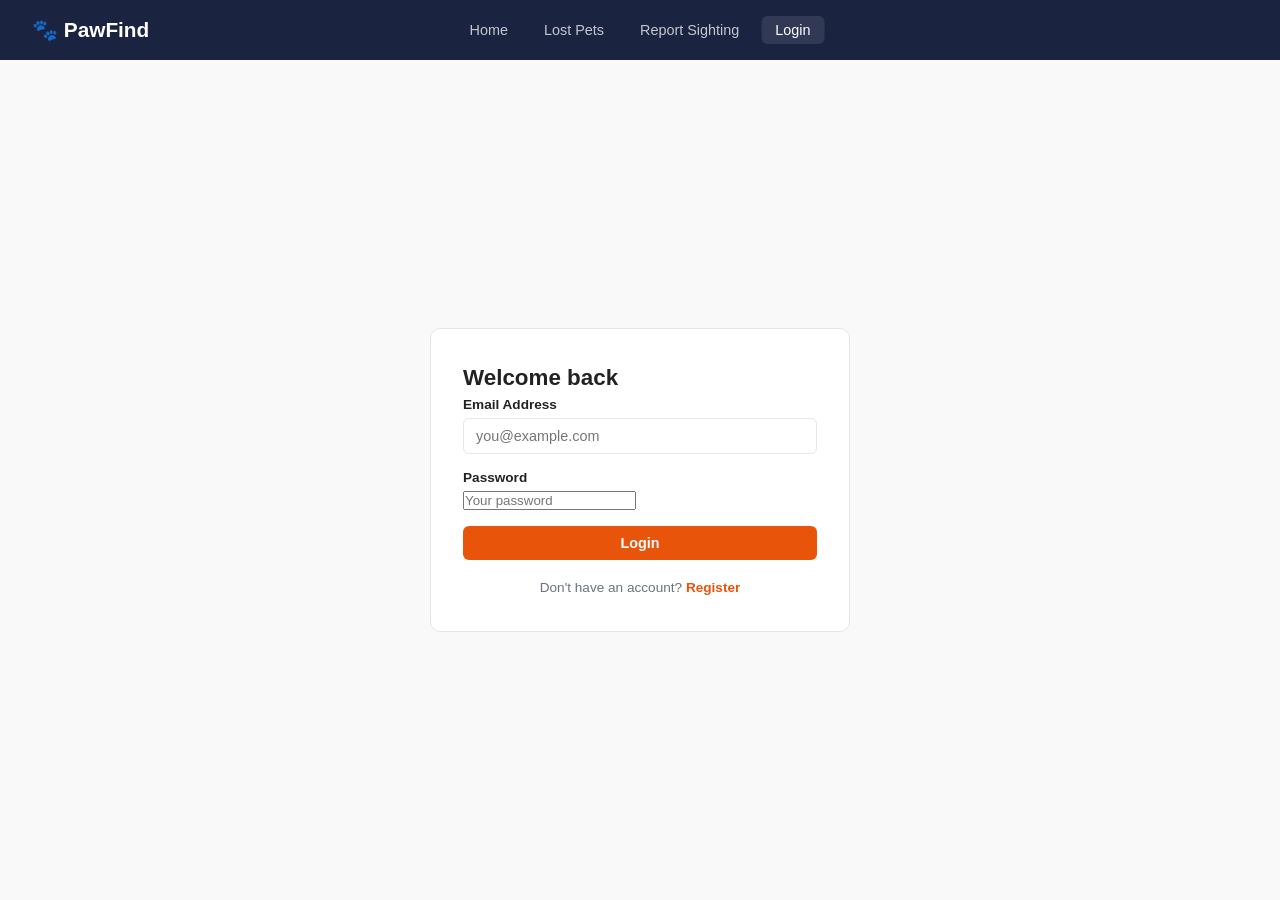
==== login.html @ 26543d62 "Login page UI" ====
<!DOCTYPE html>
<html lang="en">
<head>
    <meta charset="UTF-8" />
    <meta name="viewport" content="width=device-width, initial-scale=1.0"/>
    <title>Login</title>
    <link rel ="stylesheet" href="css/style.css" />
</head>
<body>

    <!-- navbar -->
     <nav>
        <div class="logo">🐾 PawFind</div>
        <ul class="nav-links">
            <li><a href="index.html">Home</a></li>
            <li><a href="lost-pets.html">Lost Pets</a></li>
            <li><a href="sightings.html">Report Sighting</a></li>
            <li><a href="login.html" class="active">Login</a></li>
        </ul>
     </nav>

     <!-- Login form -->
      <section class="auth-page">
        <div class="auth-card">

            <h2>Welcome back</h2>
            
            <div class="form-group">
                <label for="email">Email Address</label>
                <input type="email" id="email" placeholder="you@example.com" />
            </div>

            <div class="form-group">
                <label for="password">Password</label>
                <input type="password" id="password" placeholder="Your password" />
            </div>

            <!-- TODO: connect this to the backend later -->
             <button class="btn-submit" style="width: 100%;" onclick="handleLogin()">Login</button>

             <!-- TODO: Link to register page -->
              <p class="auth-switch">Don't have an account? <a href="register.html">Register</a></p>
        </div>
      </section>
      
      <script src="js/main.js"></script>
</body>
</html>
---- css/style.css ----
* {
    margin: 0;
    padding: 0;
    box-sizing: border-box;
}

body {
    font-family: Arial, sans-serif;
    background: #f9f9f9;
    color: #222;
}

/* navbar */
nav {
    background: #1a2340;
    display: flex;
    align-items: center;
    justify-content: space-between;
    padding: 0 2rem;
    height: 60px;
    position: relative;
}

.logo {
    color: white;
    font-size: 1.3rem;
    font-weight: bold;
}

.nav-links {
    list-style: none;
    display: flex;
    gap: 8px;
    position: absolute;
    left: 50%;
    transform: translateX(-50%);
}

.nav-links a {
    color: rgba(255,255,255,0.75);
    text-decoration: none;
    padding: 6px 14px;
    border-radius: 6px;
    font-size: 0.9rem;
}

.nav-links a:hover,
.nav-links a.active {
    color: white;
    background: rgba(255,255,255,0.1);
}

/* hero section */
.hero {
    background: #1a2340;
    color: white;
    text-align: center;
    padding: 60px 20px;
}

.hero h1 {
    font-size: 2.2rem;
    margin-bottom: 12px;
}

.hero p {
    color: rgba(255,255,255,0.7);
    margin-bottom: 28px;
}

.btn-primary {
    background: #e8540a;
    color: white;
    text-decoration: none;
    padding: 10px 24px;
    border-radius: 6px;
    font-weight: bold;
}

/* recent pets section */
.recent {
    max-width: 1000px;
    margin: 40px auto;
    padding: 0 20px;
}

.recent h2 {
    font-size: 1.4rem;
    margin-bottom: 20px;
}

/* grid for the pet cards - will have data later */
.pet-grid {
    display: grid;
    grid-template-columns: repeat(auto-fill, minmax(240px, 1fr));
    gap: 16px;
}

/* TODO: style the pet cards properly once we have real data */
.pet-card {
    background: white;
    border: 1px solid #e5e7eb;
    border-radius: 10px;
    overflow: hidden;
}

.pet-img {
    font-size: 3.5rem;
    text-align: center;
    padding: 24px 0;
    background: #f3f4f6;
}

.pet-info {
    padding: 14px 16px;
}

.pet-info h3 { margin-bottom: 6px; }

.pet-info p {
    font-size: 0.82rem;
    color: #6b7280;
    margin-bottom: 4px;
}

/* badges for lost/found status */
.badge {
    display: inline-block;
    font-size: 0.72rem;
    font-weight: bold;
    padding: 3px 10px;
    border-radius: 99px;
    margin-top: 8px;
}

.badge.lost     { background: #fee2e2; color: #dc2626; }
.badge.found    { background: #dcfce7; color: #16a34a; }
.badge.sighting { background: #fef3c7; color: #d97706; }

/* Report form page */
.form-page {
    max-width: 680px;
    margin: 40px auto;
    padding: 0 20px;
}

.form-page h2 {
    font-size: 1.5rem;
    margin-bottom: 6px;
}

.form-sub {
    color: #6b7280;
    font-size: 0.9rem;
    margin-bottom: 24px;
}

.form-card {
    background: white;
    border: 1px solid #e5e7eb;
    border-radius: 10px;
    padding: 28px;
}

.form-card h3 {
    font-size: 1rem;
    margin-bottom: 16px;
    padding-bottom: 10px;
    border-bottom: 1px solid #e5e7eb;
}

.form-group {
    margin-bottom: 16px;
}

.form-row {
    display: grid;
    grid-template-columns: 1fr 1fr;
    gap: 16px;
}

label {
    display: block;
    font-size: 0.85rem;
    font-weight: bold;
    margin-bottom: 6px;
}

input[type="text"],
input[type="email"],
input[type="date"],
input[type="file"],
select,
textarea {
    width: 100%;
    font-family: Arial, sans-serif;
    font-size: 0.9rem;
    padding: 9px 12px;
    border: 1px solid #e5e7eb;
    border-radius: 6px;
    color: #222;
    outline: none;
}

input:focus,
select:focus,
textarea:focus {
    border-color: #e8540a;
}

textarea {
    min-height: 100px;
    resize: vertical;
}

.form-actions {
    display: flex;
    justify-content: flex-end;
    gap: 10px;
    margin-top: 24px;
    padding-top: 20px;
    border-top: 1px solid #e5e7eb;
}

.btn-cancel {
    background: #f3f4f6;
    color: #222;
    text-decoration: none;
    padding: 9px 20px;
    border-radius: 6px;
    font-size: 0.9rem;
}

.btn-submit {
    background: #e8540a;
    color: white;
    border: none;
    padding: 9px 20px;
    border-radius: 6px;
    font-size: 0.9rem;
    font-weight: bold;
    cursor: pointer;
}

.btn-submit:hover {
    background: #c94409;
}

/* Login page */
.auth-page {
    display: flex;
    justify-content: center;
    align-items: center;
    min-height: calc(100vh - 60px);
    padding: 40px 20px;
}

.auth-card {
    background: white;
    border: 1px solid #e5e7eb;
    border-radius: 10px;
    padding: 36px 32px;
    width: 100%;
    max-width: 420px;
}

.auth-card h2 {
    font-size: 1.4rem;
    margin-bottom: 6px;
}

.auth-switch {
    text-align: center;
    font-size: 0.85rem;
    color: #6b7280;
    margin-top: 20px;
}

.auth-switch a {
    color: #e8540a;
    text-decoration: none;
    font-weight: bold;
}

.auth-switch a:hover {
    text-decoration: underline;
}
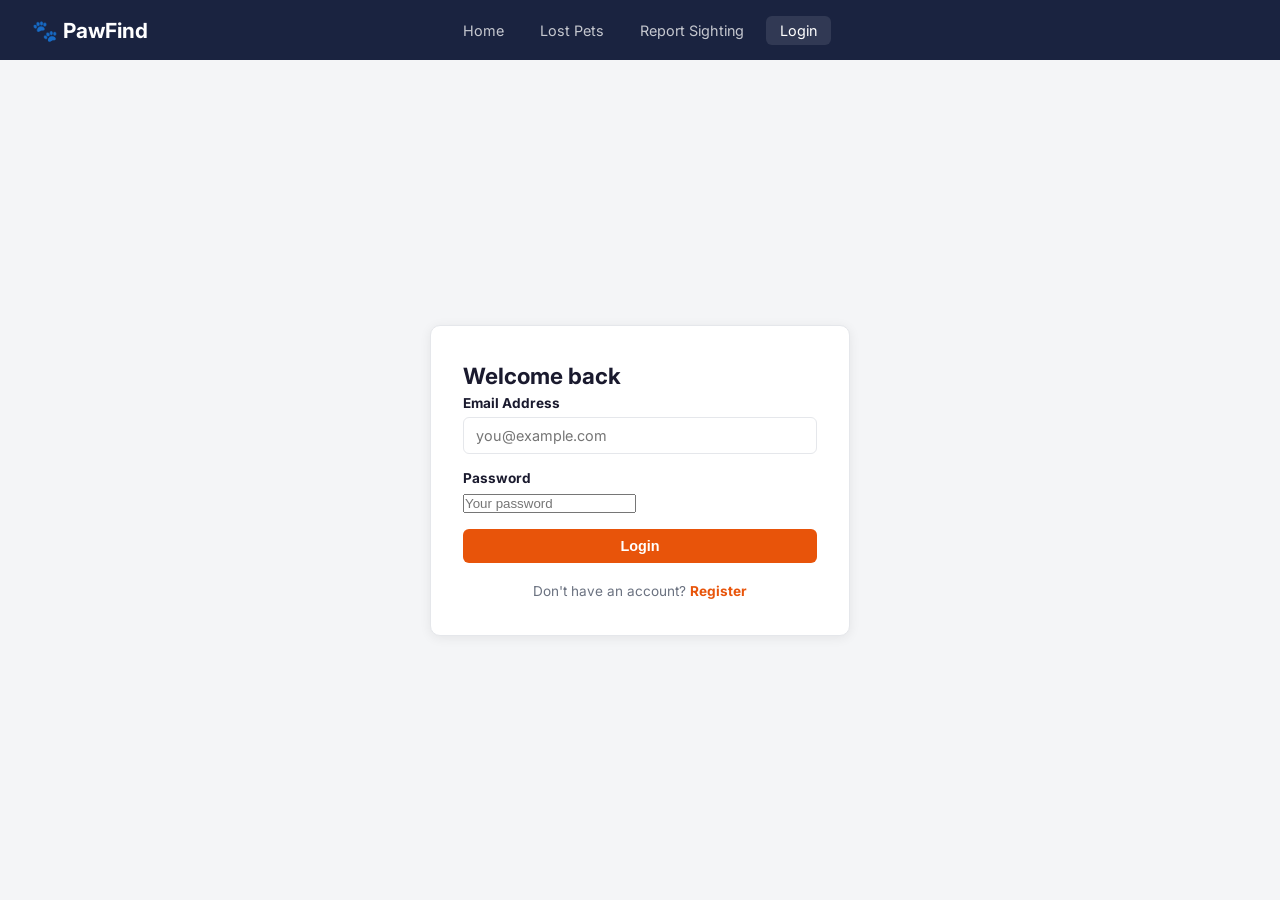
==== commit 182ae521: "UI improvements - font, cards, buttons and nav styling" ====
--- a/login.html
+++ b/login.html
@@ -4,18 +4,21 @@
     <meta charset="UTF-8" />
     <meta name="viewport" content="width=device-width, initial-scale=1.0"/>
     <title>Login</title>
-    <link rel ="stylesheet" href="css/style.css" />
+    <link rel="preconnect" href="https://fonts.googleapis.com">
+    <link rel="preconnect" href="https://fonts.gstatic.com" crossorigin>
+    <link rel="stylesheet" href="https://fonts.googleapis.com/css2?family=Inter:wght@400;500;600&display=swap">
+    <link rel="stylesheet" href="css/style.css" />
 </head>
 <body>
 
     <!-- navbar -->
      <nav>
-        <div class="logo">🐾 PawFind</div>
+        <a href="index.html" class="logo">🐾 PawFind</a>
         <ul class="nav-links">
             <li><a href="index.html">Home</a></li>
             <li><a href="lost-pets.html">Lost Pets</a></li>
             <li><a href="sightings.html">Report Sighting</a></li>
-            <li><a href="login.html" class="active">Login</a></li>
+            <li><a href="login.html" class="active" id="auth-link">Login</a></li>
         </ul>
      </nav>
 
@@ -35,10 +38,10 @@
                 <input type="password" id="password" placeholder="Your password" />
             </div>
 
-            <!-- TODO: connect this to the backend later -->
+            
              <button class="btn-submit" style="width: 100%;" onclick="handleLogin()">Login</button>
 
-             <!-- TODO: Link to register page -->
+
               <p class="auth-switch">Don't have an account? <a href="register.html">Register</a></p>
         </div>
       </section>
--- a/css/style.css
+++ b/css/style.css
@@ -5,9 +5,9 @@
 }
 
 body {
-    font-family: Arial, sans-serif;
-    background: #f9f9f9;
-    color: #222;
+    font-family: 'Inter', Arial, sans-serif;
+    background: #f4f5f7;
+    color: #1a1a2e;
 }
 
 /* navbar */
@@ -25,6 +25,7 @@
     color: white;
     font-size: 1.3rem;
     font-weight: bold;
+    text-decoration: none;
 }
 
 .nav-links {
@@ -52,10 +53,10 @@
 
 /* hero section */
 .hero {
-    background: #1a2340;
+    background: linear-gradient(135deg, #1a2340 0%, #2d3a6b 100%);
     color: white;
     text-align: center;
-    padding: 60px 20px;
+    padding: 80px 20px;
 }
 
 .hero h1 {
@@ -74,7 +75,17 @@
     text-decoration: none;
     padding: 10px 24px;
     border-radius: 6px;
-    font-weight: bold;
+    font-weight: 600;
+    border: none;
+    cursor: pointer;
+    font-family: 'Inter', Arial, sans-serif;
+    font-size: 0.9rem;
+    transition: background 0.2s;
+    display: inline-block;
+}
+
+.btn-primary:hover {
+    background: #c94409;
 }
 
 /* recent pets section */
@@ -96,13 +107,7 @@
     gap: 16px;
 }
 
-/* TODO: style the pet cards properly once we have real data */
-.pet-card {
-    background: white;
-    border: 1px solid #e5e7eb;
-    border-radius: 10px;
-    overflow: hidden;
-}
+
 
 .pet-img {
     font-size: 3.5rem;
@@ -121,6 +126,27 @@
     font-size: 0.82rem;
     color: #6b7280;
     margin-bottom: 4px;
+}
+
+.pet-grid {
+    display: grid;
+    grid-template-columns: repeat(auto-fit, minmax(250px, 1fr));
+    gap: 20px;
+    padding: 20px 0;
+}
+
+.pet-card {
+    border: 1px solid #e5e7eb;
+    padding: 20px;
+    border-radius: 12px;
+    background: white;
+    box-shadow: 0 1px 4px rgba(0,0,0,0.06);
+    transition: transform 0.15s, box-shadow 0.15s;
+}
+
+.pet-card:hover {
+    transform: translateY(-3px);
+    box-shadow: 0 6px 20px rgba(0,0,0,0.1);
 }
 
 /* badges for lost/found status */
@@ -193,7 +219,7 @@
 select,
 textarea {
     width: 100%;
-    font-family: Arial, sans-serif;
+    font-family: 'Inter', Arial, sans-serif;
     font-size: 0.9rem;
     padding: 9px 12px;
     border: 1px solid #e5e7eb;
@@ -224,11 +250,14 @@
 
 .btn-cancel {
     background: #f3f4f6;
-    color: #222;
+    color: #1a1a2e;
     text-decoration: none;
     padding: 9px 20px;
     border-radius: 6px;
     font-size: 0.9rem;
+    border: none;
+    cursor: pointer;
+    font-family: 'Inter', Arial, sans-serif;
 }
 
 .btn-submit {
@@ -284,4 +313,208 @@
 
 .auth-switch a:hover {
     text-decoration: underline;
+}
+
+/* Info box - Sightings page */
+.info-box {
+    background: #fef3c7;
+    color: #d97706;
+    border: 1px solid #fcd34d;
+    border-radius: 6px;
+    padding: 10px 16px;
+    font-size: 0.875rem;
+    margin-bottom: 20px;
+}
+
+/* Page header - Lost Pets page */
+.page-header {
+    background: #1a2340;
+    color: white;
+    padding: 40px 20px;
+}
+
+.page-header h2 {
+    font-size: 1.8rem;
+    margin-bottom: 8px;
+}
+
+.page-header p {
+    color: rgba(255,255,255,0.7);
+    font-size: 0.9rem;
+}
+
+/* Listings page */
+.listings-page {
+    max-width: 1000px;
+    margin: 40px auto;
+    padding: 0 20px;
+}
+
+/* Filters */
+.filters {
+    display: flex;
+    gap: 10px;
+    flex-wrap: wrap;
+    margin-bottom: 28px;
+}
+
+.filter-input {
+    font-family: 'Inter', Arial, sans-serif;
+    font-size: 0.85rem;
+    padding: 8px 14px;
+    border: 1px solid #e5e7eb;
+    border-radius: 6px;
+    outline: none;
+    min-width: 220px;
+}
+
+.filter-input:focus {
+    border-color: #e8540a;
+}
+
+.filter-select {
+    font-family: 'Inter', Arial, sans-serif;
+    font-size: 0.85rem;
+    padding: 8px 14px;
+    border: 1px solid #e5e7eb;
+    border-radius: 6px;
+    outline: none;
+    background: white;
+    color: #1a1a2e;
+}
+
+.filter-select:focus {
+    border-color: #e8540a;
+}
+
+.details-container {
+    max-width: 800px;
+    margin: 50px auto;
+    padding: 20px;
+}
+
+.details-card {
+    background: white;
+    padding: 30px;
+    border-radius: 12px;
+    box-shadow: 0 4px 15px rgba(0,0,0,0.1);
+}
+
+.status-badge {
+    display: inline-block;
+    background: #ff4d4d;
+    color: white;
+    padding: 5px 15px;
+    border-radius: 20px;
+    font-weight: bold;
+    margin-bottom: 15px;
+}
+
+.description-box {
+    margin-top: 20px;
+    padding: 15px;
+    background: #f0f0f0;
+    border-left: 5px solid #ff914d;
+}
+/* Filter date labels */
+.filter-label {
+    display: flex;
+    flex-direction: column;
+    font-size: 0.78rem;
+    font-weight: bold;
+    color: #6b7280;
+    gap: 4px;
+}
+
+.filter-label .filter-input {
+    min-width: 150px;
+}
+
+.btn-danger {
+    background: #dc2626;
+    color: white;
+    padding: 10px 24px;
+    border-radius: 6px;
+    font-weight: bold;
+    border: none;
+    cursor: pointer;
+    margin-left: 8px;
+}
+
+.btn-danger:hover {
+    background: #b91c1c;
+}
+
+/* Nav logout button */
+#logout-btn button {
+    background: none;
+    border: none;
+    color: rgba(255,255,255,0.75);
+    font-family: 'Inter', Arial, sans-serif;
+    font-size: 0.9rem;
+    padding: 6px 14px;
+    border-radius: 6px;
+    cursor: pointer;
+    transition: background 0.15s, color 0.15s;
+}
+
+#logout-btn button:hover {
+    color: white;
+    background: rgba(255,255,255,0.1);
+}
+
+
+input:focus,
+select:focus,
+textarea:focus {
+    box-shadow: 0 0 0 3px rgba(232, 84, 10, 0.15);
+}
+
+
+.auth-card,
+.form-card,
+.details-card {
+    box-shadow: 0 2px 12px rgba(0,0,0,0.07);
+}
+
+/* ── SETTINGS PAGE ── */
+.settings-layout {
+    display: grid;
+    grid-template-columns: 1fr 1fr;
+    gap: 24px;
+    max-width: 900px;
+    margin: 40px auto;
+    padding: 0 24px;
+}
+ 
+.settings-right {
+    display: flex;
+    flex-direction: column;
+    gap: 24px;
+}
+ 
+.settings-card {
+    background: white;
+    border: 1px solid #e5e7eb;
+    border-radius: 12px;
+    padding: 28px;
+    box-shadow: 0 1px 4px rgba(0,0,0,0.06);
+}
+ 
+.settings-card h3 {
+    margin: 0 0 20px 0;
+    font-size: 1.1rem;
+    font-weight: 600;
+    color: #1a1a2e;
+}
+ 
+.settings-danger {
+    border-color: #fee2e2;
+    background: #fff8f8;
+}
+ 
+@media (max-width: 640px) {
+    .settings-layout {
+        grid-template-columns: 1fr;
+    }
 }
